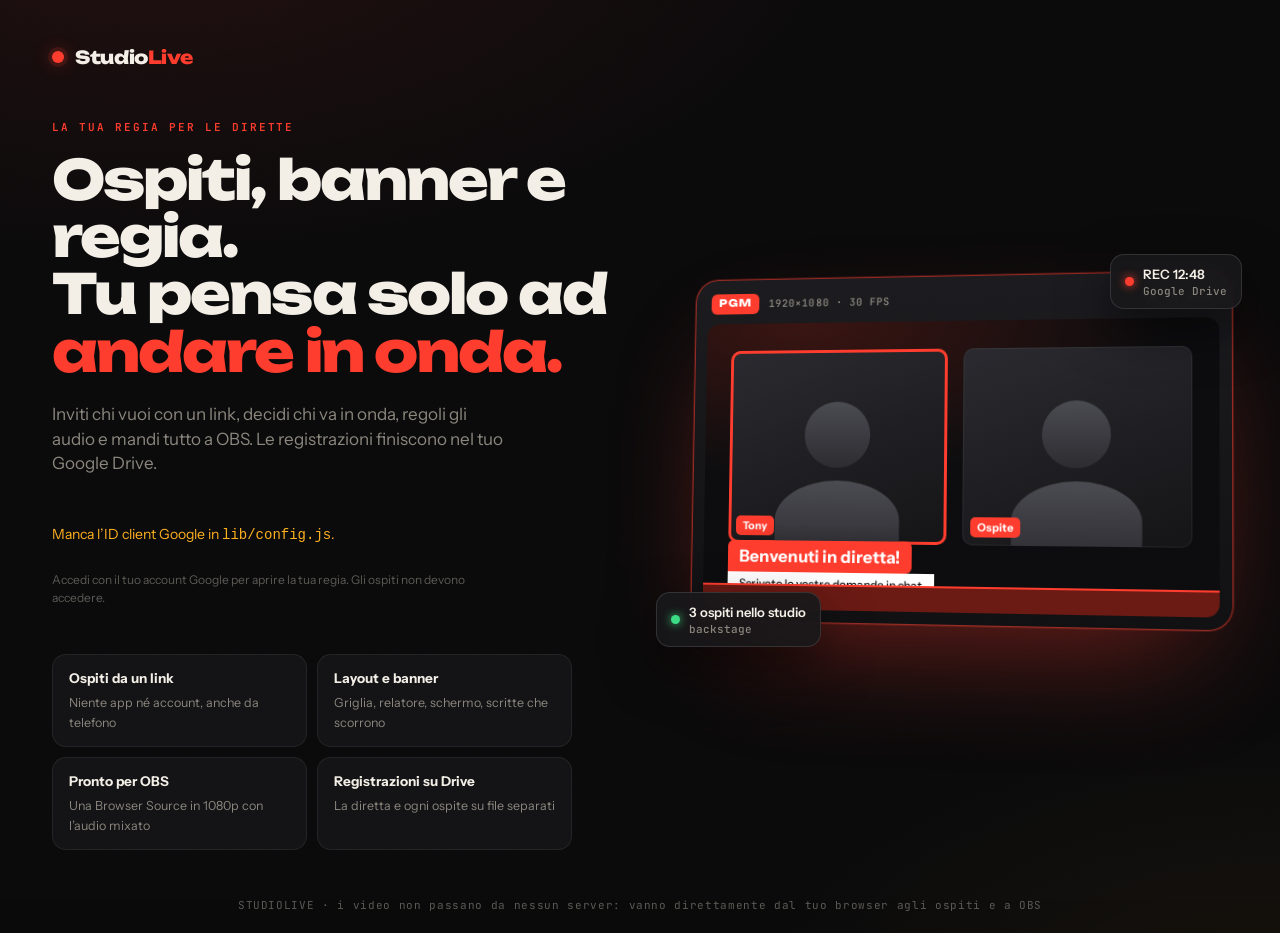
==== index.html @ 4739d34d "StudioLive: regia per dirette nel browser (GitHub Pages, accesso Google, registrazioni su Drive) Co-" ====
<!doctype html>
<html lang="it">
<head>
<meta charset="utf-8">
<link rel="icon" href="data:image/svg+xml,%3Csvg xmlns=%22http://www.w3.org/2000/svg%22 viewBox=%220 0 16 16%22%3E%3Ccircle cx=%228%22 cy=%228%22 r=%227%22 fill=%22%23ff3d2e%22/%3E%3C/svg%3E">
<meta name="viewport" content="width=device-width, initial-scale=1">
<title>StudioLive</title>
<meta name="description" content="La tua regia per le dirette: ospiti da un link, layout, banner, OBS e registrazioni su Google Drive.">
<link rel="stylesheet" href="ui.css">
<style>
  body { min-height: 100vh; overflow-x: hidden; }
  .wrap { min-height: calc(100vh - 40px); display: grid; grid-template-columns: 1.05fr 1fr; gap: 56px; align-items: center; max-width: 1240px; margin: 0 auto; padding: 48px 32px; }
  .brand { display: flex; align-items: center; gap: 11px; font: 800 18px/1 var(--display); letter-spacing: -.02em; margin-bottom: 56px; animation: rise .5s ease both; }
  .brand em { font-style: normal; color: var(--accent); }
  .tally { width: 12px; height: 12px; border-radius: 50%; background: var(--accent); box-shadow: 0 0 0 4px var(--accent-soft), 0 0 18px var(--accent-glow); animation: pulse 1.6s infinite; }
  .kicker { font: 600 11px/1 var(--mono); letter-spacing: .18em; text-transform: uppercase; color: var(--accent); margin-bottom: 18px; animation: rise .5s .05s ease both; }
  h1 { font: 800 clamp(34px, 4.3vw, 58px)/1.04 var(--display); letter-spacing: -.035em; margin: 0 0 22px; animation: rise .55s .1s ease both; }
  h1 .hl { color: var(--accent); position: relative; white-space: nowrap; }
  .lead { color: var(--muted); font-size: 17px; max-width: 460px; margin: 0 0 34px; animation: rise .55s .15s ease both; }
  .login { display: flex; flex-direction: column; align-items: flex-start; gap: 12px; min-height: 60px; animation: rise .55s .2s ease both; }
  .login small { color: var(--dim); font-size: 12px; max-width: 420px; }
  .hello { display: flex; align-items: center; gap: 14px; }
  .hello img, .hello .av { width: 44px; height: 44px; border-radius: 50%; object-fit: cover; }
  .hello .av { display: grid; place-items: center; background: var(--accent); font-weight: 700; }
  .hello b { display: block; font-size: 16px; }
  .hello span { color: var(--muted); font-size: 13px; }
  .go { display: flex; gap: 8px; margin-top: 4px; }
  .go .btn.primary { height: 50px; padding: 0 24px; font-size: 15px; border-radius: 14px; }
  .go .btn:not(.primary) { height: 50px; border-radius: 14px; }
  .feats { display: grid; grid-template-columns: 1fr 1fr; gap: 10px; margin-top: 48px; max-width: 520px; animation: rise .55s .25s ease both; }
  .feat { padding: 14px 16px; border-radius: 14px; background: var(--panel); border: 1px solid var(--line); }
  .feat b { display: block; font-size: 13.5px; margin-bottom: 3px; }
  .feat span { color: var(--muted); font-size: 12.5px; }

  /* monitor finto */
  .stage { position: relative; animation: rise .7s .15s ease both; }
  .mon { border-radius: 24px; padding: 12px; background: linear-gradient(180deg, rgba(30,30,34,.9), rgba(18,18,20,.9)); border: 1px solid rgba(255,61,46,.55); box-shadow: 0 0 0 1px rgba(255,61,46,.2), 0 50px 120px -40px var(--accent-glow); transform: perspective(1400px) rotateY(-9deg) rotateX(3deg); }
  .mon-head { display: flex; align-items: center; gap: 10px; padding: 2px 4px 10px; font: 600 10.5px var(--mono); letter-spacing: .1em; color: var(--muted); }
  .pgm { font: 800 10.5px/1 var(--display); padding: 5px 8px; border-radius: 6px; background: var(--accent); color: #fff; }
  .mon-head .r { margin-left: auto; color: #ff9a8f; }
  .screen { aspect-ratio: 16/9; border-radius: 13px; overflow: hidden; position: relative; background: radial-gradient(120% 90% at 20% 0%, #3a1512, #0d0d0f 60%); display: grid; grid-template-columns: 1fr 1fr; gap: 3.5%; padding: 5.5% 5% 13%; }
  .tile { border-radius: 10px; position: relative; overflow: hidden; background: linear-gradient(160deg, #2a2a30, #151517); box-shadow: inset 0 0 0 1px rgba(255,255,255,.06); }
  .tile:first-child { box-shadow: inset 0 0 0 3px var(--accent); }
  .tile i { position: absolute; left: 50%; top: 44%; width: 30%; aspect-ratio: 1; border-radius: 50%; transform: translate(-50%, -50%); background: linear-gradient(180deg, #4b4b52, #2c2c31); }
  .tile i::after { content: ""; position: absolute; left: 50%; top: 118%; width: 190%; aspect-ratio: 1.6; border-radius: 50% 50% 0 0; transform: translateX(-50%); background: inherit; }
  .tile .nm { position: absolute; left: 8px; bottom: 8px; font: 700 11px var(--body); background: var(--accent); color: #fff; padding: 3px 7px; border-radius: 5px; }
  .lower { position: absolute; left: 5%; bottom: 13%; background: var(--accent); color: #fff; font: 800 clamp(11px, 1.5vw, 17px) var(--body); padding: 6px 12px; border-radius: 6px 6px 6px 0; box-shadow: 0 10px 30px rgba(0,0,0,.4); animation: slide 4s 1s ease-in-out infinite; }
  .lower small { display: block; position: absolute; left: 0; top: 100%; background: #fff; color: #111; font-weight: 500; font-size: .7em; padding: 4px 12px; border-radius: 0 0 6px 6px; white-space: nowrap; }
  .ticker { position: absolute; left: 0; right: 0; bottom: 0; height: 9%; background: #6b1a14; border-top: 2px solid var(--accent); overflow: hidden; display: flex; align-items: center; }
  .ticker span { white-space: nowrap; font: 600 clamp(9px, 1.1vw, 12px) var(--body); color: #fff; animation: tick 14s linear infinite; padding-left: 100%; }
  .chip { position: absolute; padding: 10px 14px; border-radius: 14px; background: rgba(24,24,27,.92); border: 1px solid var(--line-2); box-shadow: 0 20px 50px rgba(0,0,0,.5); backdrop-filter: blur(10px); font-weight: 600; font-size: 13px; display: flex; align-items: center; gap: 9px; }
  .chip small { display: block; font: 500 11px var(--mono); color: var(--muted); }
  .chip.a { left: -26px; bottom: -22px; animation: float 6s ease-in-out infinite; }
  .chip.b { right: -14px; top: -20px; animation: float 6s 1.5s ease-in-out infinite; }
  .dot { width: 9px; height: 9px; border-radius: 50%; background: var(--ok); box-shadow: 0 0 10px var(--ok); }
  @keyframes rise { from { opacity: 0; transform: translateY(10px); } }
  @keyframes float { 50% { transform: translateY(-8px); } }
  @keyframes tick { to { transform: translateX(-100%); } }
  @keyframes slide { 0%, 100% { transform: translateX(0); opacity: 1; } 45% { transform: translateX(0); opacity: 1; } 50% { transform: translateX(-12px); opacity: 0; } 55% { transform: translateX(-12px); opacity: 0; } 60% { transform: translateX(0); opacity: 1; } }
  footer { padding: 0 20px 22px; text-align: center; color: var(--dim); font: 11px var(--mono); letter-spacing: .06em; }
  @media (max-width: 960px) {
    .wrap { grid-template-columns: 1fr; padding: 32px 20px 80px; gap: 48px; }
    .brand { margin-bottom: 36px; }
    .mon { transform: none; }
    .chip.a { left: 8px; } .chip.b { right: 8px; }
  }
  @media (max-width: 520px) { .feats { grid-template-columns: 1fr; } }
</style>
</head>
<body>
<main class="wrap">
  <section>
    <div class="brand"><span class="tally"></span><span>Studio<em>Live</em></span></div>
    <div class="kicker">La tua regia per le dirette</div>
    <h1>Ospiti, banner e regia.<br>Tu pensa solo ad <span class="hl">andare in onda.</span></h1>
    <p class="lead">Inviti chi vuoi con un link, decidi chi va in onda, regoli gli audio e mandi tutto a OBS. Le registrazioni finiscono nel tuo Google Drive.</p>
    <div class="login" id="login"></div>
    <div class="feats">
      <div class="feat"><b>Ospiti da un link</b><span>Niente app né account, anche da telefono</span></div>
      <div class="feat"><b>Layout e banner</b><span>Griglia, relatore, schermo, scritte che scorrono</span></div>
      <div class="feat"><b>Pronto per OBS</b><span>Una Browser Source in 1080p con l’audio mixato</span></div>
      <div class="feat"><b>Registrazioni su Drive</b><span>La diretta e ogni ospite su file separati</span></div>
    </div>
  </section>

  <section class="stage" aria-hidden="true">
    <div class="mon">
      <div class="mon-head"><span class="pgm">PGM</span>1920×1080 · 30 FPS<span class="r">● IN ONDA</span></div>
      <div class="screen">
        <div class="tile"><i></i><span class="nm">Tony</span></div>
        <div class="tile"><i></i><span class="nm">Ospite</span></div>
        <div class="lower">Benvenuti in diretta!<small>Scrivete le vostre domande in chat</small></div>
        <div class="ticker"><span>Seguimi su Instagram • Iscriviti al canale • Lascia una domanda in chat •</span></div>
      </div>
    </div>
    <div class="chip a"><span class="dot"></span><span>3 ospiti nello studio<small>backstage</small></span></div>
    <div class="chip b"><span class="dot" style="background:var(--accent);box-shadow:0 0 10px var(--accent)"></span><span>REC 12:48<small>Google Drive</small></span></div>
  </section>
</main>
<footer>STUDIOLIVE · i video non passano da nessun server: vanno direttamente dal tuo browser agli ospiti e a OBS</footer>

<script type="module">
  import { getUser, renderLogin, logout } from './lib/google.js';
  const box = document.getElementById('login');
  const qs = location.search;
  const esc = (s) => String(s || '').replace(/[&<>"]/g, (c) => ({ '&': '&amp;', '<': '&lt;', '>': '&gt;', '"': '&quot;' }[c]));
  function show(u) {
    if (!u) {
      box.innerHTML = '<div id="gbtn"></div><small>Accedi con il tuo account Google per aprire la tua regia. Gli ospiti non devono accedere.</small>';
      renderLogin(document.getElementById('gbtn'), (user) => { location.href = 'studio.html' + qs; }).catch((e) => {
        box.innerHTML = `<small style="color:#ffb020">Accesso Google non disponibile: ${esc(e.message)}</small>`;
      });
      return;
    }
    box.innerHTML = `
      <div class="hello">${u.picture ? `<img src="${esc(u.picture)}" alt="" referrerpolicy="no-referrer">` : `<span class="av">${esc(u.name[0])}</span>`}
        <div><b>Ciao ${esc(u.name.split(' ')[0])}!</b><span>${esc(u.email)}</span></div></div>
      <div class="go"><a class="btn primary" href="studio.html${qs}">Apri la regia →</a><button class="btn" id="out">Cambia account</button></div>`;
    document.getElementById('out').onclick = async () => { await logout(); show(null); };
  }
  show(getUser());
</script>
</body>
</html>
---- ui.css ----
@import url('https://fonts.googleapis.com/css2?family=Unbounded:wght@500;700;800&family=Instrument+Sans:wght@400;500;600;700&family=JetBrains+Mono:wght@400;600;700&display=swap');

:root {
  --bg: #0a0a0b;
  --bg-2: #111113;
  --panel: rgba(24, 24, 27, 0.72);
  --panel-solid: #18181b;
  --panel-2: #202024;
  --line: rgba(255, 255, 255, 0.07);
  --line-2: rgba(255, 255, 255, 0.12);
  --text: #f3efe7;
  --muted: #8b877e;
  --dim: #5c5a55;
  --accent: #ff3d2e;
  --accent-2: #ff6a3d;
  --accent-soft: rgba(255, 61, 46, 0.13);
  --accent-glow: rgba(255, 61, 46, 0.45);
  --amber: #ffb020;
  --ok: #3ddc84;
  --warn: #ffb020;
  --radius: 16px;
  --display: 'Unbounded', 'Helvetica Neue', sans-serif;
  --body: 'Instrument Sans', -apple-system, 'Helvetica Neue', sans-serif;
  --mono: 'JetBrains Mono', ui-monospace, Menlo, monospace;
  color-scheme: dark;
}
* { box-sizing: border-box; }
html, body { margin: 0; min-height: 100%; color: var(--text); font: 14px/1.45 var(--body); -webkit-font-smoothing: antialiased; }
body {
  background:
    radial-gradient(1200px 600px at 12% -10%, rgba(255, 61, 46, 0.10), transparent 60%),
    radial-gradient(900px 500px at 100% 110%, rgba(255, 176, 32, 0.06), transparent 60%),
    var(--bg);
}
/* grana leggera */
body::before {
  content: ""; position: fixed; inset: 0; pointer-events: none; z-index: 0; opacity: .05; mix-blend-mode: overlay;
  background-image: url("data:image/svg+xml,%3Csvg xmlns='http://www.w3.org/2000/svg' width='160' height='160'%3E%3Cfilter id='n'%3E%3CfeTurbulence type='fractalNoise' baseFrequency='.9' numOctaves='3' stitchTiles='stitch'/%3E%3C/filter%3E%3Crect width='100%25' height='100%25' filter='url(%23n)'/%3E%3C/svg%3E");
}
body > * { position: relative; z-index: 1; }
button, input, select, textarea { font: inherit; color: inherit; }
.ic { display: block; flex: none; }
.hidden { display: none !important; }
.mono { font-family: var(--mono); }
::selection { background: var(--accent); color: #fff; }
::-webkit-scrollbar { width: 10px; height: 10px; }
::-webkit-scrollbar-thumb { background: #2a2a2e; border-radius: 10px; border: 3px solid transparent; background-clip: padding-box; }
::-webkit-scrollbar-track { background: transparent; }

.btn {
  display: inline-flex; align-items: center; justify-content: center; gap: 8px; height: 38px; padding: 0 15px;
  border-radius: 11px; border: 1px solid var(--line-2); background: linear-gradient(180deg, #232327, #1b1b1e);
  box-shadow: inset 0 1px 0 rgba(255,255,255,.06), 0 1px 2px rgba(0,0,0,.4);
  cursor: pointer; white-space: nowrap; font-weight: 500; transition: border-color .15s, background .15s, transform .06s, box-shadow .15s, color .15s;
}
.btn:hover { border-color: rgba(255,255,255,.2); background: linear-gradient(180deg, #2a2a2f, #202024); }
.btn:active { transform: translateY(1px); box-shadow: inset 0 1px 3px rgba(0,0,0,.5); }
.btn:disabled { opacity: .4; cursor: not-allowed; }
.btn:focus-visible, .input:focus-visible { outline: 2px solid var(--accent); outline-offset: 2px; }
.btn.primary { background: linear-gradient(180deg, #ff5243, #e8301f); border-color: #ff6a5c; color: #fff; font-weight: 600; box-shadow: inset 0 1px 0 rgba(255,255,255,.25), 0 6px 20px -6px var(--accent-glow); }
.btn.primary:hover { background: linear-gradient(180deg, #ff6152, #f0382a); }
.btn.ghost { background: transparent; border-color: transparent; box-shadow: none; }
.btn.ghost:hover { background: rgba(255,255,255,.05); }
.btn.icon { width: 38px; padding: 0; }
.btn.sm { height: 32px; padding: 0 11px; font-size: 13px; border-radius: 9px; }
.btn.sm.icon { width: 32px; padding: 0; }
.btn.on { background: var(--accent-soft); border-color: rgba(255,61,46,.55); color: #ff9a8f; }
.btn.danger { color: #ff9a8f; }

.field { display: flex; flex-direction: column; gap: 7px; margin-bottom: 14px; }
.field > span { font: 600 10.5px/1 var(--mono); letter-spacing: .12em; text-transform: uppercase; color: var(--muted); }
.input, select.input, textarea.input {
  width: 100%; height: 40px; padding: 0 13px; border-radius: 11px; border: 1px solid var(--line-2);
  background: rgba(0,0,0,.35); outline: none; transition: border-color .15s, box-shadow .15s;
}
textarea.input { height: auto; min-height: 76px; padding: 11px 13px; resize: vertical; }
.input:focus { border-color: rgba(255,61,46,.6); box-shadow: 0 0 0 4px var(--accent-soft); }
.input::placeholder { color: var(--dim); }
select.input { appearance: none; background-image: url("data:image/svg+xml,%3Csvg xmlns='http://www.w3.org/2000/svg' width='12' height='12' viewBox='0 0 24 24' fill='none' stroke='%238b877e' stroke-width='2.5'%3E%3Cpath d='m6 9 6 6 6-6'/%3E%3C/svg%3E"); background-repeat: no-repeat; background-position: right 13px center; padding-right: 34px; }

/* fader */
input[type=range] { -webkit-appearance: none; appearance: none; width: 100%; height: 22px; background: transparent; cursor: pointer; }
input[type=range]::-webkit-slider-runnable-track { height: 4px; border-radius: 4px; background: linear-gradient(90deg, var(--accent) var(--p, 66%), #2c2c31 var(--p, 66%)); }
input[type=range]::-webkit-slider-thumb { -webkit-appearance: none; width: 16px; height: 16px; margin-top: -6px; border-radius: 5px; background: linear-gradient(180deg, #fafafa, #c9c6bf); border: 1px solid rgba(0,0,0,.4); box-shadow: 0 2px 6px rgba(0,0,0,.5); }
input[type=color] { width: 44px; height: 40px; padding: 3px; border-radius: 11px; border: 1px solid var(--line-2); background: rgba(0,0,0,.35); cursor: pointer; }
input[type=color]::-webkit-color-swatch-wrapper { padding: 0; }
input[type=color]::-webkit-color-swatch { border: 0; border-radius: 8px; }

.pill { display: inline-flex; align-items: center; gap: 7px; height: 28px; padding: 0 11px; border-radius: 99px; font: 600 11px/1 var(--mono); letter-spacing: .06em; text-transform: uppercase; background: rgba(0,0,0,.35); color: var(--muted); border: 1px solid var(--line-2); }
.pill .dot { width: 7px; height: 7px; border-radius: 50%; background: currentColor; box-shadow: 0 0 10px currentColor; }
.pill.ok { color: var(--ok); border-color: rgba(61,220,132,.3); background: rgba(61,220,132,.07); }
.pill.live { color: #fff; background: var(--accent); border-color: #ff6a5c; box-shadow: 0 0 24px -4px var(--accent-glow); }
.pill.live .dot { animation: pulse 1.4s infinite; }
.pill.warn { color: var(--amber); border-color: rgba(255,176,32,.3); background: rgba(255,176,32,.07); }
@keyframes pulse { 50% { opacity: .3; } }

.switch { position: relative; display: inline-flex; align-items: center; gap: 10px; cursor: pointer; user-select: none; font-weight: 500; }
.switch input { appearance: none; width: 38px; height: 22px; border-radius: 99px; background: #2c2c31; position: relative; cursor: pointer; transition: background .2s; margin: 0; flex: none; box-shadow: inset 0 1px 3px rgba(0,0,0,.5); }
.switch input::after { content: ""; position: absolute; top: 3px; left: 3px; width: 16px; height: 16px; border-radius: 50%; background: #f3efe7; transition: transform .2s cubic-bezier(.3,1.4,.6,1); box-shadow: 0 1px 3px rgba(0,0,0,.4); }
.switch input:checked { background: var(--accent); }
.switch input:checked::after { transform: translateX(16px); }

/* meter a LED */
.meter { height: 6px; border-radius: 3px; background: #1f1f23; overflow: hidden; position: relative; }
.meter > i {
  display: block; height: 100%; width: 0; transition: width .06s linear;
  background: linear-gradient(90deg, var(--ok) 0 62%, var(--amber) 62% 84%, var(--accent) 84%) 0 0 / var(--mw, 220px) 100%;
}
.meter::after { content: ""; position: absolute; inset: 0; background: repeating-linear-gradient(90deg, transparent 0 4px, rgba(10,10,11,.9) 4px 6px); pointer-events: none; }

.toast { position: fixed; left: 50%; bottom: 28px; transform: translateX(-50%); background: rgba(30,30,34,.92); backdrop-filter: blur(14px); border: 1px solid var(--line-2); padding: 12px 18px; border-radius: 12px; z-index: 100; box-shadow: 0 20px 50px rgba(0,0,0,.5); max-width: calc(100vw - 32px); animation: toastIn .35s cubic-bezier(.2,1.2,.4,1); font-weight: 500; }
@keyframes toastIn { from { opacity: 0; transform: translate(-50%, 12px); } }

.chat-list { flex: 1; overflow-y: auto; display: flex; flex-direction: column; gap: 8px; padding: 4px 2px 10px; min-height: 0; }
.chat-msg { background: rgba(255,255,255,.04); border: 1px solid var(--line); border-radius: 13px 13px 13px 4px; padding: 9px 12px; animation: msgIn .3s ease; }
.chat-msg.host { background: var(--accent-soft); border-color: rgba(255,61,46,.25); border-radius: 13px 13px 4px 13px; margin-left: 18px; }
.chat-msg b { font: 600 10.5px/1.3 var(--mono); letter-spacing: .04em; color: var(--muted); display: block; margin-bottom: 3px; text-transform: uppercase; }
.chat-msg.host b { color: #ff9a8f; }
.chat-msg p { margin: 0; word-wrap: break-word; white-space: pre-wrap; }
@keyframes msgIn { from { opacity: 0; transform: translateY(6px); } }
.chat-form { display: flex; gap: 8px; }

.scrim { position: fixed; inset: 0; background: rgba(5,5,6,.78); backdrop-filter: blur(18px) saturate(1.2); display: grid; place-items: center; z-index: 50; padding: 16px; }
.dialog { width: min(480px, 100%); background: linear-gradient(180deg, rgba(32,32,36,.95), rgba(20,20,23,.95)); border: 1px solid var(--line-2); border-radius: 22px; padding: 32px; box-shadow: 0 40px 100px rgba(0,0,0,.6), inset 0 1px 0 rgba(255,255,255,.06); }
.dialog h1 { margin: 0 0 8px; font: 700 26px/1.15 var(--display); letter-spacing: -.01em; }
.dialog p { margin: 0 0 20px; color: var(--muted); }
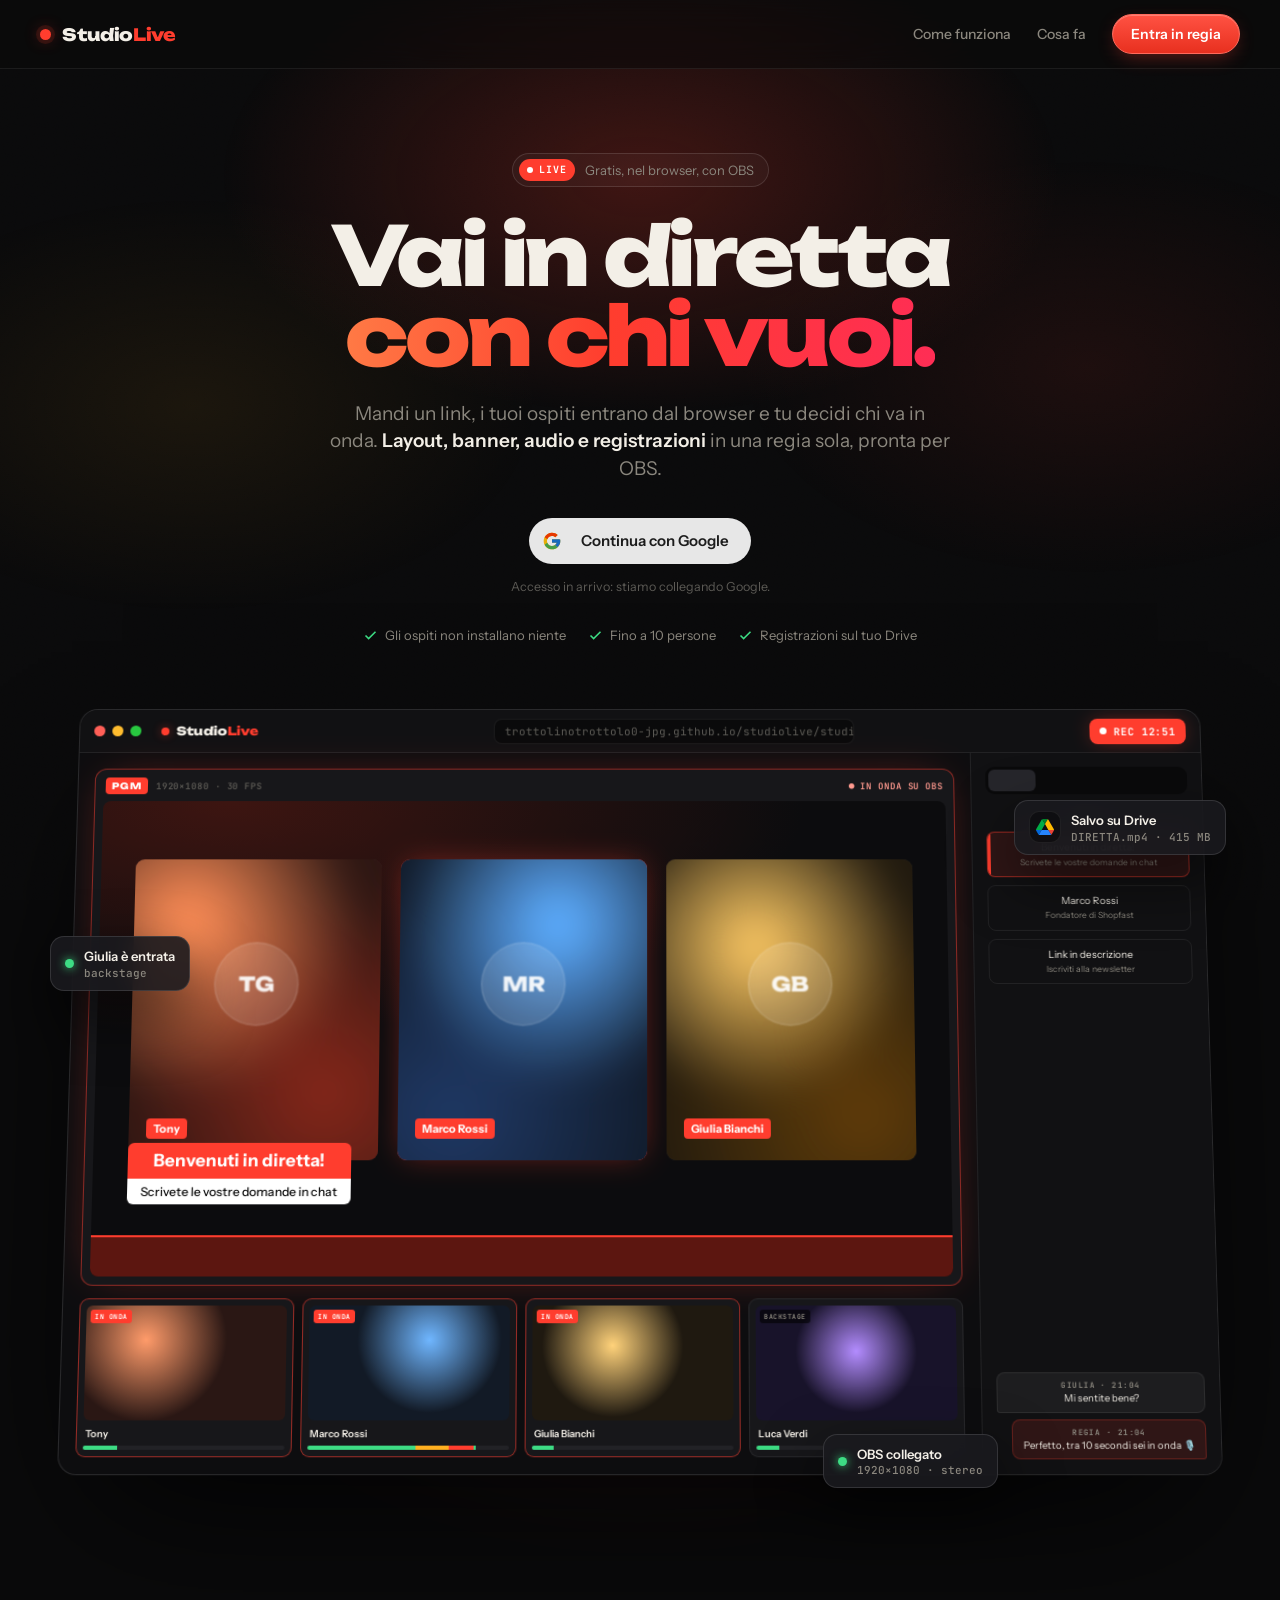
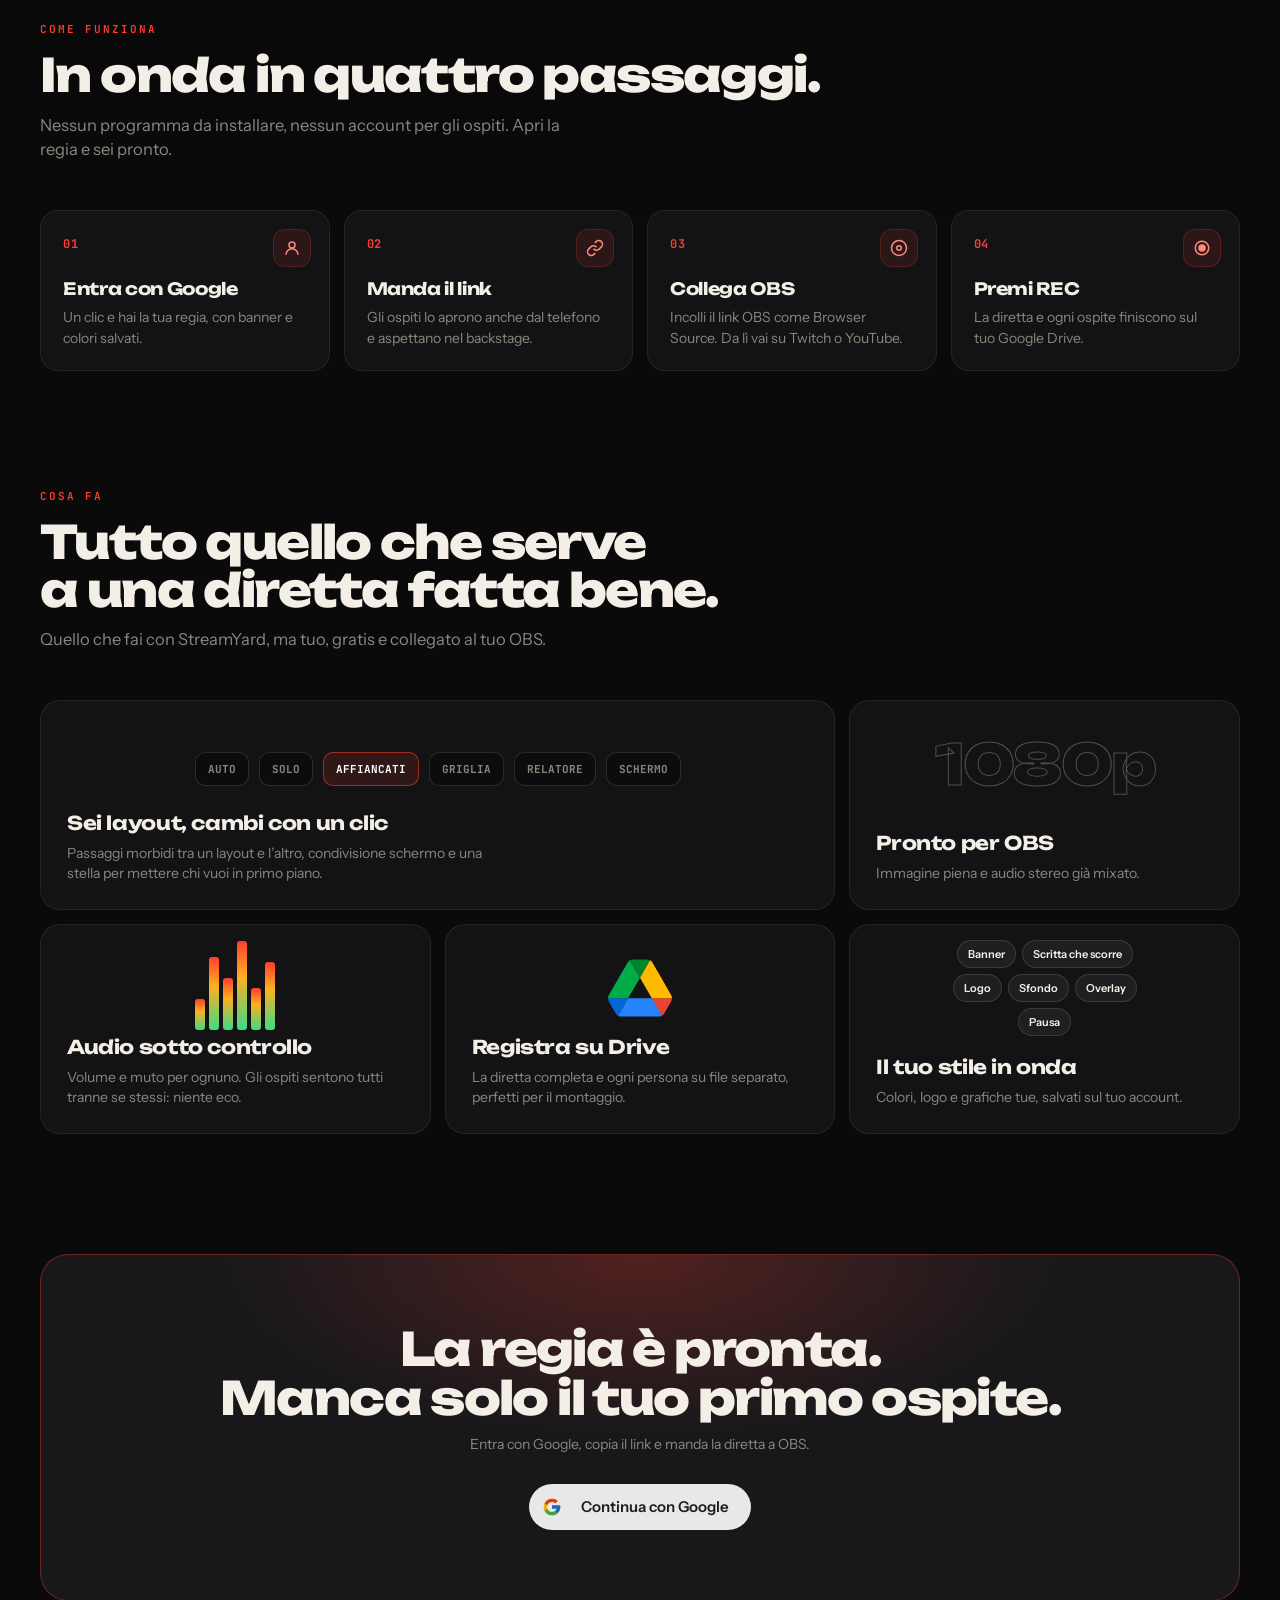
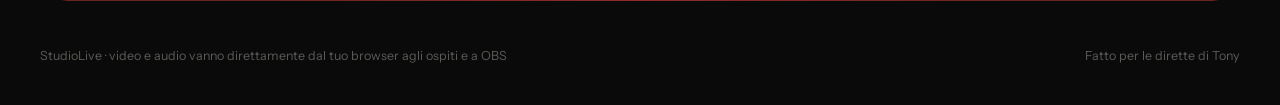
==== commit 59dffb1f: "Nuova pagina iniziale Co-Authored-By: Claude Opus 5.5 <noreply@anthropic.com>" ====
--- a/index.html
+++ b/index.html
@@ -4,121 +4,371 @@
 <meta charset="utf-8">
 <link rel="icon" href="data:image/svg+xml,%3Csvg xmlns=%22http://www.w3.org/2000/svg%22 viewBox=%220 0 16 16%22%3E%3Ccircle cx=%228%22 cy=%228%22 r=%227%22 fill=%22%23ff3d2e%22/%3E%3C/svg%3E">
 <meta name="viewport" content="width=device-width, initial-scale=1">
-<title>StudioLive</title>
-<meta name="description" content="La tua regia per le dirette: ospiti da un link, layout, banner, OBS e registrazioni su Google Drive.">
+<title>StudioLive · La regia per le tue dirette</title>
+<meta name="description" content="Vai in diretta con chi vuoi: ospiti da un link, layout, banner, uscita per OBS e registrazioni sul tuo Google Drive. Gratis, nel browser.">
 <link rel="stylesheet" href="ui.css">
 <style>
-  body { min-height: 100vh; overflow-x: hidden; }
-  .wrap { min-height: calc(100vh - 40px); display: grid; grid-template-columns: 1.05fr 1fr; gap: 56px; align-items: center; max-width: 1240px; margin: 0 auto; padding: 48px 32px; }
-  .brand { display: flex; align-items: center; gap: 11px; font: 800 18px/1 var(--display); letter-spacing: -.02em; margin-bottom: 56px; animation: rise .5s ease both; }
+  body { overflow-x: hidden; }
+  a { color: inherit; text-decoration: none; }
+  .container { width: min(1200px, 100% - 40px); margin: 0 auto; }
+
+  /* ---------- nav ---------- */
+  nav { position: sticky; top: 0; z-index: 20; backdrop-filter: blur(18px) saturate(1.3); background: rgba(10,10,11,.6); border-bottom: 1px solid var(--line); }
+  nav .container { display: flex; align-items: center; justify-content: space-between; height: 68px; gap: 16px; }
+  .brand { display: flex; align-items: center; gap: 11px; font: 800 17px/1 var(--display); letter-spacing: -.02em; }
   .brand em { font-style: normal; color: var(--accent); }
-  .tally { width: 12px; height: 12px; border-radius: 50%; background: var(--accent); box-shadow: 0 0 0 4px var(--accent-soft), 0 0 18px var(--accent-glow); animation: pulse 1.6s infinite; }
-  .kicker { font: 600 11px/1 var(--mono); letter-spacing: .18em; text-transform: uppercase; color: var(--accent); margin-bottom: 18px; animation: rise .5s .05s ease both; }
-  h1 { font: 800 clamp(34px, 4.3vw, 58px)/1.04 var(--display); letter-spacing: -.035em; margin: 0 0 22px; animation: rise .55s .1s ease both; }
-  h1 .hl { color: var(--accent); position: relative; white-space: nowrap; }
-  .lead { color: var(--muted); font-size: 17px; max-width: 460px; margin: 0 0 34px; animation: rise .55s .15s ease both; }
-  .login { display: flex; flex-direction: column; align-items: flex-start; gap: 12px; min-height: 60px; animation: rise .55s .2s ease both; }
-  .login small { color: var(--dim); font-size: 12px; max-width: 420px; }
-  .hello { display: flex; align-items: center; gap: 14px; }
-  .hello img, .hello .av { width: 44px; height: 44px; border-radius: 50%; object-fit: cover; }
+  .tally { width: 11px; height: 11px; border-radius: 50%; background: var(--accent); box-shadow: 0 0 0 4px var(--accent-soft), 0 0 16px var(--accent-glow); animation: pulse 1.6s infinite; flex: none; }
+  .nav-links { display: flex; align-items: center; gap: 26px; color: var(--muted); font-weight: 500; font-size: 14px; }
+  .nav-links a:hover { color: var(--text); }
+  .nav-cta { height: 40px; padding: 0 18px; border-radius: 99px; }
+
+  /* ---------- hero ---------- */
+  .hero { position: relative; padding: 84px 0 40px; text-align: center; }
+  .hero::before { content: ""; position: absolute; inset: -120px 0 auto; height: 760px; z-index: -1; pointer-events: none;
+    background: radial-gradient(600px 340px at 50% 30%, rgba(255,61,46,.22), transparent 70%), radial-gradient(500px 300px at 15% 60%, rgba(255,176,32,.07), transparent 70%), radial-gradient(500px 300px at 85% 55%, rgba(255,61,46,.08), transparent 70%); }
+  .badge { display: inline-flex; align-items: center; gap: 10px; height: 34px; padding: 0 14px 0 6px; border-radius: 99px; border: 1px solid var(--line-2); background: rgba(255,255,255,.03); font-size: 13px; color: var(--muted); margin-bottom: 28px; animation: rise .5s ease both; }
+  .badge .live { font: 700 10px/1 var(--mono); letter-spacing: .1em; color: #fff; background: var(--accent); padding: 6px 8px; border-radius: 99px; display: flex; align-items: center; gap: 6px; }
+  .badge .live::before { content: ""; width: 6px; height: 6px; border-radius: 50%; background: #fff; animation: pulse 1.2s infinite; }
+  h1 { font: 800 clamp(40px, 6.4vw, 84px)/.98 var(--display); letter-spacing: -.045em; margin: 0 auto 24px; max-width: 980px; animation: rise .55s .06s ease both; }
+  h1 .acc { background: linear-gradient(92deg, #ff7a45, var(--accent) 45%, #ff2d55); -webkit-background-clip: text; background-clip: text; color: transparent; }
+  .lead { color: var(--muted); font-size: clamp(16px, 1.6vw, 19px); max-width: 620px; margin: 0 auto 36px; animation: rise .55s .12s ease both; }
+  .lead b { color: var(--text); font-weight: 600; }
+  .cta { display: flex; flex-direction: column; align-items: center; gap: 14px; min-height: 64px; animation: rise .55s .18s ease both; }
+  .gwrap { min-height: 44px; display: flex; justify-content: center; }
+  .fake-g { display: inline-flex; align-items: center; gap: 12px; height: 46px; padding: 0 22px 0 6px; border-radius: 99px; background: #fff; color: #1f1f1f; font-weight: 600; font-size: 15px; border: 0; cursor: not-allowed; opacity: .9; }
+  .fake-g span.g { width: 34px; height: 34px; border-radius: 50%; display: grid; place-items: center; background: #fff; }
+  .note { color: var(--dim); font-size: 12.5px; }
+  .hello { display: flex; align-items: center; gap: 14px; padding: 8px 8px 8px 8px; border-radius: 99px; background: rgba(255,255,255,.04); border: 1px solid var(--line-2); }
+  .hello img, .hello .av { width: 40px; height: 40px; border-radius: 50%; object-fit: cover; }
   .hello .av { display: grid; place-items: center; background: var(--accent); font-weight: 700; }
-  .hello b { display: block; font-size: 16px; }
-  .hello span { color: var(--muted); font-size: 13px; }
-  .go { display: flex; gap: 8px; margin-top: 4px; }
-  .go .btn.primary { height: 50px; padding: 0 24px; font-size: 15px; border-radius: 14px; }
-  .go .btn:not(.primary) { height: 50px; border-radius: 14px; }
-  .feats { display: grid; grid-template-columns: 1fr 1fr; gap: 10px; margin-top: 48px; max-width: 520px; animation: rise .55s .25s ease both; }
-  .feat { padding: 14px 16px; border-radius: 14px; background: var(--panel); border: 1px solid var(--line); }
-  .feat b { display: block; font-size: 13.5px; margin-bottom: 3px; }
-  .feat span { color: var(--muted); font-size: 12.5px; }
-
-  /* monitor finto */
-  .stage { position: relative; animation: rise .7s .15s ease both; }
-  .mon { border-radius: 24px; padding: 12px; background: linear-gradient(180deg, rgba(30,30,34,.9), rgba(18,18,20,.9)); border: 1px solid rgba(255,61,46,.55); box-shadow: 0 0 0 1px rgba(255,61,46,.2), 0 50px 120px -40px var(--accent-glow); transform: perspective(1400px) rotateY(-9deg) rotateX(3deg); }
-  .mon-head { display: flex; align-items: center; gap: 10px; padding: 2px 4px 10px; font: 600 10.5px var(--mono); letter-spacing: .1em; color: var(--muted); }
-  .pgm { font: 800 10.5px/1 var(--display); padding: 5px 8px; border-radius: 6px; background: var(--accent); color: #fff; }
-  .mon-head .r { margin-left: auto; color: #ff9a8f; }
-  .screen { aspect-ratio: 16/9; border-radius: 13px; overflow: hidden; position: relative; background: radial-gradient(120% 90% at 20% 0%, #3a1512, #0d0d0f 60%); display: grid; grid-template-columns: 1fr 1fr; gap: 3.5%; padding: 5.5% 5% 13%; }
-  .tile { border-radius: 10px; position: relative; overflow: hidden; background: linear-gradient(160deg, #2a2a30, #151517); box-shadow: inset 0 0 0 1px rgba(255,255,255,.06); }
-  .tile:first-child { box-shadow: inset 0 0 0 3px var(--accent); }
-  .tile i { position: absolute; left: 50%; top: 44%; width: 30%; aspect-ratio: 1; border-radius: 50%; transform: translate(-50%, -50%); background: linear-gradient(180deg, #4b4b52, #2c2c31); }
-  .tile i::after { content: ""; position: absolute; left: 50%; top: 118%; width: 190%; aspect-ratio: 1.6; border-radius: 50% 50% 0 0; transform: translateX(-50%); background: inherit; }
-  .tile .nm { position: absolute; left: 8px; bottom: 8px; font: 700 11px var(--body); background: var(--accent); color: #fff; padding: 3px 7px; border-radius: 5px; }
-  .lower { position: absolute; left: 5%; bottom: 13%; background: var(--accent); color: #fff; font: 800 clamp(11px, 1.5vw, 17px) var(--body); padding: 6px 12px; border-radius: 6px 6px 6px 0; box-shadow: 0 10px 30px rgba(0,0,0,.4); animation: slide 4s 1s ease-in-out infinite; }
-  .lower small { display: block; position: absolute; left: 0; top: 100%; background: #fff; color: #111; font-weight: 500; font-size: .7em; padding: 4px 12px; border-radius: 0 0 6px 6px; white-space: nowrap; }
-  .ticker { position: absolute; left: 0; right: 0; bottom: 0; height: 9%; background: #6b1a14; border-top: 2px solid var(--accent); overflow: hidden; display: flex; align-items: center; }
-  .ticker span { white-space: nowrap; font: 600 clamp(9px, 1.1vw, 12px) var(--body); color: #fff; animation: tick 14s linear infinite; padding-left: 100%; }
-  .chip { position: absolute; padding: 10px 14px; border-radius: 14px; background: rgba(24,24,27,.92); border: 1px solid var(--line-2); box-shadow: 0 20px 50px rgba(0,0,0,.5); backdrop-filter: blur(10px); font-weight: 600; font-size: 13px; display: flex; align-items: center; gap: 9px; }
-  .chip small { display: block; font: 500 11px var(--mono); color: var(--muted); }
-  .chip.a { left: -26px; bottom: -22px; animation: float 6s ease-in-out infinite; }
-  .chip.b { right: -14px; top: -20px; animation: float 6s 1.5s ease-in-out infinite; }
-  .dot { width: 9px; height: 9px; border-radius: 50%; background: var(--ok); box-shadow: 0 0 10px var(--ok); }
-  @keyframes rise { from { opacity: 0; transform: translateY(10px); } }
-  @keyframes float { 50% { transform: translateY(-8px); } }
+  .hello .t { text-align: left; padding-right: 6px; }
+  .hello .t b { display: block; font-size: 14.5px; }
+  .hello .t span { color: var(--muted); font-size: 12px; }
+  .hello .btn.primary { height: 42px; border-radius: 99px; padding: 0 20px; }
+  .switch-acc { background: none; border: 0; color: var(--muted); font-size: 12.5px; cursor: pointer; text-decoration: underline; text-underline-offset: 3px; }
+  .proof { display: flex; justify-content: center; flex-wrap: wrap; gap: 8px 22px; margin-top: 30px; color: var(--muted); font-size: 13px; animation: rise .55s .24s ease both; }
+  .proof span { display: inline-flex; align-items: center; gap: 7px; }
+  .proof svg { color: var(--ok); }
+
+  /* ---------- finestra prodotto ---------- */
+  .shot { position: relative; margin: 64px auto 0; width: min(1120px, 100%); animation: rise .8s .3s ease both; perspective: 2000px; }
+  .shot::after { content: ""; position: absolute; inset: 8% 6% -6%; z-index: -1; background: radial-gradient(closest-side, rgba(255,61,46,.35), transparent); filter: blur(40px); }
+  .win { border-radius: 18px; overflow: hidden; border: 1px solid var(--line-2); background: #0d0d0f; box-shadow: 0 60px 140px -40px rgba(0,0,0,.9), inset 0 1px 0 rgba(255,255,255,.06); transform: rotateX(6deg); transform-origin: 50% 0; transition: transform .8s cubic-bezier(.2,.9,.2,1); }
+  .shot:hover .win { transform: rotateX(0); }
+  .w-top { display: flex; align-items: center; gap: 12px; height: 44px; padding: 0 14px; border-bottom: 1px solid var(--line); background: #111113; }
+  .lights { display: flex; gap: 7px; } .lights i { width: 11px; height: 11px; border-radius: 50%; background: #2a2a2e; }
+  .lights i:nth-child(1) { background: #ff5f57; } .lights i:nth-child(2) { background: #febc2e; } .lights i:nth-child(3) { background: #28c840; }
+  .w-brand { font: 800 12px var(--display); display: flex; align-items: center; gap: 7px; margin-left: 8px; }
+  .w-brand em { font-style: normal; color: var(--accent); }
+  .w-brand .tally { width: 8px; height: 8px; box-shadow: 0 0 10px var(--accent-glow); }
+  .w-url { flex: 1; max-width: 360px; margin: 0 auto; height: 26px; border-radius: 8px; background: rgba(0,0,0,.4); border: 1px solid var(--line); font: 11px var(--mono); color: var(--dim); display: flex; align-items: center; padding: 0 10px; overflow: hidden; white-space: nowrap; }
+  .w-rec { font: 700 10.5px var(--mono); letter-spacing: .08em; color: #fff; background: var(--accent); padding: 6px 10px; border-radius: 8px; display: flex; align-items: center; gap: 7px; box-shadow: 0 0 20px -4px var(--accent-glow); }
+  .w-rec::before { content: ""; width: 7px; height: 7px; border-radius: 50%; background: #fff; animation: pulse 1s infinite; }
+  .w-body { display: grid; grid-template-columns: 1fr 230px; min-height: 0; }
+  .w-main { padding: 16px; display: flex; flex-direction: column; gap: 12px; min-width: 0; }
+  .w-mon { border-radius: 12px; padding: 8px; background: #17171a; border: 1px solid rgba(255,61,46,.5); box-shadow: 0 0 40px -16px var(--accent-glow); }
+  .w-monhead { display: flex; align-items: center; gap: 8px; font: 600 9px var(--mono); letter-spacing: .1em; color: var(--dim); padding: 0 2px 7px; }
+  .w-monhead .pgm { font: 800 9px var(--display); color: #fff; background: var(--accent); padding: 3px 6px; border-radius: 4px; }
+  .w-monhead .r { margin-left: auto; color: #ff9a8f; }
+  .canvas { position: relative; aspect-ratio: 16/9; border-radius: 8px; overflow: hidden; background: radial-gradient(110% 80% at 15% 0%, #3d1511, #0c0c0e 62%); display: grid; grid-template-columns: repeat(3, 1fr); gap: 2.4%; padding: 7% 4% 14%; align-content: center; }
+  .cam { position: relative; aspect-ratio: 9/11; border-radius: 9px; overflow: hidden; box-shadow: inset 0 0 0 1px rgba(255,255,255,.08); transition: box-shadow .3s; }
+  .cam.talk { box-shadow: inset 0 0 0 3px var(--accent), 0 0 30px -6px var(--accent-glow); }
+  .cam .bg { position: absolute; inset: -20%; filter: blur(18px) saturate(1.2); animation: drift 10s ease-in-out infinite alternate; }
+  .cam:nth-child(1) .bg { background: radial-gradient(circle at 30% 30%, #ff9b6a, transparent 45%), radial-gradient(circle at 70% 70%, #7a2a1f, transparent 55%), #2a1714; }
+  .cam:nth-child(2) .bg { background: radial-gradient(circle at 60% 30%, #6fb6ff, transparent 45%), radial-gradient(circle at 30% 75%, #23395e, transparent 55%), #121a26; animation-delay: -3s; }
+  .cam:nth-child(3) .bg { background: radial-gradient(circle at 40% 35%, #ffd27a, transparent 45%), radial-gradient(circle at 70% 75%, #5b3d12, transparent 55%), #1f1910; animation-delay: -6s; }
+  @keyframes drift { to { transform: translate(6%, -5%) scale(1.08); } }
+  .cam .face { position: absolute; left: 50%; top: 42%; transform: translate(-50%, -50%); width: 34%; aspect-ratio: 1; border-radius: 50%; display: grid; place-items: center; font: 800 clamp(10px, 1.6vw, 20px) var(--display); color: rgba(255,255,255,.92); background: rgba(255,255,255,.12); backdrop-filter: blur(6px); border: 1px solid rgba(255,255,255,.2); }
+  .cam .nm { position: absolute; left: 7%; bottom: 7%; font: 700 clamp(7px, .9vw, 11px) var(--body); background: var(--accent); color: #fff; padding: 3px 7px; border-radius: 4px; }
+  .cam .wave { position: absolute; right: 7%; bottom: 8%; display: flex; gap: 2px; align-items: flex-end; height: 14px; opacity: 0; transition: opacity .3s; }
+  .cam.talk .wave { opacity: 1; }
+  .wave i { width: 3px; border-radius: 2px; background: #fff; animation: wv .7s ease-in-out infinite alternate; }
+  .wave i:nth-child(2) { animation-delay: -.2s; } .wave i:nth-child(3) { animation-delay: -.45s; } .wave i:nth-child(4) { animation-delay: -.1s; }
+  @keyframes wv { from { height: 20%; } to { height: 100%; } }
+  .lower { position: absolute; left: 4%; bottom: 15%; transition: opacity .4s, transform .4s; }
+  .lower.hide { opacity: 0; transform: translateX(-14px); }
+  .lower b { display: block; background: var(--accent); color: #fff; font: 800 clamp(9px, 1.35vw, 17px) var(--body); padding: .45em .9em; border-radius: 6px 6px 0 0; }
+  .lower small { display: block; background: #fff; color: #111; font: 500 clamp(7px, .95vw, 12px) var(--body); padding: .4em 1.1em; border-radius: 0 0 6px 6px; width: max-content; }
+  .ticker { position: absolute; left: 0; right: 0; bottom: 0; height: 8.5%; background: #5c1610; border-top: 2px solid var(--accent); overflow: hidden; display: flex; align-items: center; }
+  .ticker span { white-space: nowrap; font: 600 clamp(7px, .9vw, 11px) var(--body); color: #fff; animation: tick 18s linear infinite; padding-left: 100%; }
   @keyframes tick { to { transform: translateX(-100%); } }
-  @keyframes slide { 0%, 100% { transform: translateX(0); opacity: 1; } 45% { transform: translateX(0); opacity: 1; } 50% { transform: translateX(-12px); opacity: 0; } 55% { transform: translateX(-12px); opacity: 0; } 60% { transform: translateX(0); opacity: 1; } }
-  footer { padding: 0 20px 22px; text-align: center; color: var(--dim); font: 11px var(--mono); letter-spacing: .06em; }
-  @media (max-width: 960px) {
-    .wrap { grid-template-columns: 1fr; padding: 32px 20px 80px; gap: 48px; }
-    .brand { margin-bottom: 36px; }
-    .mon { transform: none; }
-    .chip.a { left: 8px; } .chip.b { right: 8px; }
+  .w-strip { display: grid; grid-template-columns: repeat(4, 1fr); gap: 8px; }
+  .w-card { border-radius: 9px; padding: 6px; background: #17171a; border: 1px solid var(--line); }
+  .w-card.on { border-color: rgba(255,61,46,.55); }
+  .w-card .th { aspect-ratio: 16/9; border-radius: 6px; position: relative; overflow: hidden; }
+  .w-card .th em { position: absolute; top: 4px; left: 4px; font: 700 6.5px var(--mono); letter-spacing: .08em; font-style: normal; background: rgba(0,0,0,.6); color: var(--muted); padding: 2px 4px; border-radius: 3px; }
+  .w-card.on .th em { background: var(--accent); color: #fff; }
+  .w-card .row { display: flex; align-items: center; justify-content: space-between; font-size: 9.5px; font-weight: 600; margin: 6px 2px 5px; }
+  .w-card .mtr { height: 4px; border-radius: 2px; background: #222226; overflow: hidden; }
+  .w-card .mtr i { display: block; height: 100%; width: 30%; background: linear-gradient(90deg, var(--ok) 0 65%, var(--amber) 65% 85%, var(--accent) 85%) 0 0 / 160px 100%; transition: width .12s linear; }
+  .w-side { border-left: 1px solid var(--line); background: #111113; padding: 14px; display: flex; flex-direction: column; gap: 8px; }
+  .w-tabs { display: grid; grid-template-columns: repeat(4, 1fr); gap: 3px; padding: 3px; border-radius: 9px; background: rgba(0,0,0,.4); margin-bottom: 6px; }
+  .w-tabs i { height: 22px; border-radius: 6px; } .w-tabs i:first-child { background: #26262b; }
+  .w-lab { font: 600 8px var(--mono); letter-spacing: .14em; color: var(--dim); margin: 4px 0 2px; }
+  .w-ban { border-radius: 8px; padding: 8px 9px; border: 1px solid var(--line); font-size: 10px; position: relative; overflow: hidden; transition: all .3s; }
+  .w-ban small { display: block; color: var(--muted); font-size: 8.5px; margin-top: 1px; }
+  .w-ban.act { border-color: rgba(255,61,46,.55); background: var(--accent-soft); }
+  .w-ban.act::before { content: ""; position: absolute; left: 0; top: 0; bottom: 0; width: 3px; background: var(--accent); }
+  .w-chat { margin-top: auto; display: flex; flex-direction: column; gap: 6px; }
+  .w-msg { font-size: 9.5px; padding: 6px 8px; border-radius: 8px 8px 8px 3px; background: rgba(255,255,255,.05); border: 1px solid var(--line); animation: rise .4s ease both; }
+  .w-msg b { display: block; font: 700 7.5px var(--mono); color: var(--muted); letter-spacing: .06em; margin-bottom: 1px; }
+  .w-msg.h { background: var(--accent-soft); border-color: rgba(255,61,46,.25); border-radius: 8px 8px 3px 8px; margin-left: 14px; }
+
+  .float { position: absolute; z-index: 2; display: flex; align-items: center; gap: 10px; padding: 10px 14px; border-radius: 14px; background: rgba(26,26,30,.9); border: 1px solid var(--line-2); backdrop-filter: blur(12px); box-shadow: 0 24px 60px rgba(0,0,0,.55); font-size: 13px; font-weight: 600; text-align: left; }
+  .float small { display: block; color: var(--muted); font: 500 11px var(--mono); }
+  .float .ic-b { width: 32px; height: 32px; border-radius: 10px; display: grid; place-items: center; background: rgba(0,0,0,.4); border: 1px solid var(--line); flex: none; }
+  .float.f1 { left: -30px; top: 30%; animation: bob 6s ease-in-out infinite; }
+  .float.f2 { right: -26px; top: 12%; animation: bob 6s 2s ease-in-out infinite; }
+  .float.f3 { right: 18%; bottom: -24px; animation: bob 6s 4s ease-in-out infinite; }
+  @keyframes bob { 50% { transform: translateY(-9px); } }
+  .ok-dot { width: 9px; height: 9px; border-radius: 50%; background: var(--ok); box-shadow: 0 0 10px var(--ok); }
+
+  /* ---------- sezioni ---------- */
+  section.block { padding: 120px 0 0; }
+  .eyebrow { font: 600 11px/1 var(--mono); letter-spacing: .18em; text-transform: uppercase; color: var(--accent); margin-bottom: 16px; }
+  h2 { font: 800 clamp(28px, 3.6vw, 46px)/1.05 var(--display); letter-spacing: -.035em; margin: 0 0 14px; }
+  .sub { color: var(--muted); font-size: 16.5px; max-width: 540px; margin: 0 0 48px; }
+  .steps { display: grid; grid-template-columns: repeat(4, 1fr); gap: 14px; position: relative; }
+  .step { padding: 22px; border-radius: 18px; background: var(--panel); border: 1px solid var(--line); position: relative; transition: border-color .2s, transform .2s; }
+  .step:hover { border-color: var(--line-2); transform: translateY(-3px); }
+  .step .n { font: 700 12px var(--mono); color: var(--accent); letter-spacing: .08em; }
+  .step h3 { font: 700 17px/1.2 var(--display); letter-spacing: -.02em; margin: 26px 0 8px; }
+  .step p { margin: 0; color: var(--muted); font-size: 14px; }
+  .step .ico { position: absolute; top: 18px; right: 18px; width: 38px; height: 38px; border-radius: 12px; display: grid; place-items: center; background: rgba(255,61,46,.1); color: #ff8a7d; border: 1px solid rgba(255,61,46,.2); }
+
+  .bento { display: grid; grid-template-columns: repeat(6, 1fr); gap: 14px; }
+  .tile { border-radius: 20px; padding: 26px; background: var(--panel); border: 1px solid var(--line); position: relative; overflow: hidden; min-height: 210px; display: flex; flex-direction: column; justify-content: flex-end; }
+  .tile h3 { font: 700 19px/1.2 var(--display); letter-spacing: -.02em; margin: 0 0 8px; }
+  .tile p { margin: 0; color: var(--muted); font-size: 14px; max-width: 420px; }
+  .t1 { grid-column: span 4; } .t2 { grid-column: span 2; } .t3, .t4, .t5 { grid-column: span 2; }
+  .tile .art { position: absolute; inset: 0 0 auto; height: 60%; pointer-events: none; }
+  .t1 .art { display: flex; align-items: center; justify-content: center; gap: 10px; padding-top: 10px; }
+  .t1 .art span { font: 700 11px var(--mono); padding: 9px 12px; border-radius: 10px; border: 1px solid var(--line-2); color: var(--muted); background: rgba(0,0,0,.3); }
+  .t1 .art span.a { color: #fff; border-color: rgba(255,61,46,.55); background: var(--accent-soft); }
+  .t2 .art { display: grid; place-items: center; }
+  .t2 .art .big { font: 800 56px var(--display); letter-spacing: -.04em; color: transparent; -webkit-text-stroke: 1px rgba(255,255,255,.25); }
+  .t3 .art { display: flex; align-items: flex-end; justify-content: center; gap: 4px; padding-bottom: 20px; }
+  .t3 .art i { width: 10px; border-radius: 3px; background: linear-gradient(180deg, var(--accent), var(--amber) 40%, var(--ok)); animation: wv .9s ease-in-out infinite alternate; }
+  .t4 .art { display: grid; place-items: center; }
+  .t5 .art { display: grid; place-items: center; font-size: 46px; }
+  .t5 .art .chips { display: flex; flex-wrap: wrap; justify-content: center; gap: 6px; max-width: 220px; }
+  .t5 .art .chips b { font: 600 11px var(--body); padding: 6px 10px; border-radius: 99px; background: rgba(255,255,255,.05); border: 1px solid var(--line-2); }
+
+  .final { margin: 120px 0 0; padding: 70px 30px; border-radius: 28px; text-align: center; position: relative; overflow: hidden; border: 1px solid rgba(255,61,46,.35); background: radial-gradient(600px 260px at 50% 0%, rgba(255,61,46,.25), transparent 70%), var(--panel-solid); }
+  .final h2 { margin-bottom: 12px; }
+  .final p { color: var(--muted); margin: 0 auto 30px; max-width: 480px; }
+  footer { padding: 46px 0 40px; color: var(--dim); font-size: 12.5px; display: flex; justify-content: space-between; gap: 16px; flex-wrap: wrap; }
+
+  .reveal { opacity: 0; transform: translateY(18px); transition: opacity .7s ease, transform .7s cubic-bezier(.2,.9,.2,1); }
+  .reveal.in { opacity: 1; transform: none; }
+  @keyframes rise { from { opacity: 0; transform: translateY(12px); } }
+
+  @media (max-width: 980px) {
+    .w-body { grid-template-columns: 1fr; } .w-side { display: none; }
+    .steps { grid-template-columns: 1fr 1fr; }
+    .bento { grid-template-columns: 1fr 1fr; } .t1, .t2, .t3, .t4, .t5 { grid-column: span 2; }
+    .float.f1 { left: 6px; } .float.f2 { right: 6px; }
+    .nav-links a:not(.nav-cta) { display: none; }
   }
-  @media (max-width: 520px) { .feats { grid-template-columns: 1fr; } }
+  @media (max-width: 600px) {
+    .hero { padding-top: 56px; }
+    .steps { grid-template-columns: 1fr; }
+    .float { display: none; }
+    .w-strip { grid-template-columns: repeat(2, 1fr); } .w-strip .w-card:nth-child(n+3) { display: none; }
+    .w-url { display: none; }
+    .win { transform: none; }
+  }
+  @media (prefers-reduced-motion: reduce) { *, *::before, *::after { animation: none !important; transition: none !important; } .reveal { opacity: 1; transform: none; } }
 </style>
 </head>
 <body>
-<main class="wrap">
-  <section>
-    <div class="brand"><span class="tally"></span><span>Studio<em>Live</em></span></div>
-    <div class="kicker">La tua regia per le dirette</div>
-    <h1>Ospiti, banner e regia.<br>Tu pensa solo ad <span class="hl">andare in onda.</span></h1>
-    <p class="lead">Inviti chi vuoi con un link, decidi chi va in onda, regoli gli audio e mandi tutto a OBS. Le registrazioni finiscono nel tuo Google Drive.</p>
-    <div class="login" id="login"></div>
-    <div class="feats">
-      <div class="feat"><b>Ospiti da un link</b><span>Niente app né account, anche da telefono</span></div>
-      <div class="feat"><b>Layout e banner</b><span>Griglia, relatore, schermo, scritte che scorrono</span></div>
-      <div class="feat"><b>Pronto per OBS</b><span>Una Browser Source in 1080p con l’audio mixato</span></div>
-      <div class="feat"><b>Registrazioni su Drive</b><span>La diretta e ogni ospite su file separati</span></div>
-    </div>
-  </section>
-
-  <section class="stage" aria-hidden="true">
-    <div class="mon">
-      <div class="mon-head"><span class="pgm">PGM</span>1920×1080 · 30 FPS<span class="r">● IN ONDA</span></div>
-      <div class="screen">
-        <div class="tile"><i></i><span class="nm">Tony</span></div>
-        <div class="tile"><i></i><span class="nm">Ospite</span></div>
-        <div class="lower">Benvenuti in diretta!<small>Scrivete le vostre domande in chat</small></div>
-        <div class="ticker"><span>Seguimi su Instagram • Iscriviti al canale • Lascia una domanda in chat •</span></div>
+<nav>
+  <div class="container">
+    <a class="brand" href="./"><span class="tally"></span><span>Studio<em>Live</em></span></a>
+    <div class="nav-links">
+      <a href="#come">Come funziona</a>
+      <a href="#cosa">Cosa fa</a>
+      <a class="btn primary nav-cta" href="#entra" id="navCta">Entra in regia</a>
+    </div>
+  </div>
+</nav>
+
+<header class="hero">
+  <div class="container">
+    <div class="badge"><span class="live">LIVE</span>Gratis, nel browser, con OBS</div>
+    <h1>Vai in diretta<br><span class="acc">con chi vuoi.</span></h1>
+    <p class="lead">Mandi un link, i tuoi ospiti entrano dal browser e tu decidi chi va in onda. <b>Layout, banner, audio e registrazioni</b> in una regia sola, pronta per OBS.</p>
+    <div class="cta" id="entra">
+      <div class="gwrap" id="login"></div>
+    </div>
+    <div class="proof">
+      <span><svg width="15" height="15" viewBox="0 0 24 24" fill="none" stroke="currentColor" stroke-width="2.5"><path d="M20 6 9 17l-5-5"/></svg>Gli ospiti non installano niente</span>
+      <span><svg width="15" height="15" viewBox="0 0 24 24" fill="none" stroke="currentColor" stroke-width="2.5"><path d="M20 6 9 17l-5-5"/></svg>Fino a 10 persone</span>
+      <span><svg width="15" height="15" viewBox="0 0 24 24" fill="none" stroke="currentColor" stroke-width="2.5"><path d="M20 6 9 17l-5-5"/></svg>Registrazioni sul tuo Drive</span>
+    </div>
+
+    <div class="shot" aria-hidden="true">
+      <div class="float f1"><span class="ok-dot"></span><span>Giulia è entrata<small>backstage</small></span></div>
+      <div class="float f2"><span class="ic-b"><svg width="18" height="18" viewBox="0 0 87.3 78"><path d="m6.6 66.85 3.85 6.65c.8 1.4 1.95 2.5 3.3 3.3l13.75-23.8h-27.5c0 1.55.4 3.1 1.2 4.5z" fill="#0066da"/><path d="m43.65 25-13.75-23.8c-1.35.8-2.5 1.9-3.3 3.3l-25.4 44a9.06 9.06 0 0 0 -1.2 4.5h27.5z" fill="#00ac47"/><path d="m73.55 76.8c1.35-.8 2.5-1.9 3.3-3.3l1.6-2.75 7.65-13.25c.8-1.4 1.2-2.95 1.2-4.5h-27.502l5.852 11.5z" fill="#ea4335"/><path d="m43.65 25 13.75-23.8c-1.35-.8-2.9-1.2-4.5-1.2h-18.5c-1.6 0-3.15.45-4.5 1.2z" fill="#00832d"/><path d="m59.8 53h-32.3l-13.75 23.8c1.35.8 2.9 1.2 4.5 1.2h50.8c1.6 0 3.15-.45 4.5-1.2z" fill="#2684fc"/><path d="m73.4 26.5-12.7-22c-.8-1.4-1.95-2.5-3.3-3.3l-13.75 23.8 16.15 28h27.45c0-1.55-.4-3.1-1.2-4.5z" fill="#ffba00"/></svg></span><span>Salvo su Drive<small id="fSize">DIRETTA.mp4 · 412 MB</small></span></div>
+      <div class="float f3"><span class="ok-dot"></span><span>OBS collegato<small>1920×1080 · stereo</small></span></div>
+      <div class="win">
+        <div class="w-top">
+          <div class="lights"><i></i><i></i><i></i></div>
+          <div class="w-brand"><span class="tally"></span><span>Studio<em>Live</em></span></div>
+          <div class="w-url">trottolinotrottolo0-jpg.github.io/studiolive/studio</div>
+          <div class="w-rec" id="wRec">REC 12:48</div>
+        </div>
+        <div class="w-body">
+          <div class="w-main">
+            <div class="w-mon">
+              <div class="w-monhead"><span class="pgm">PGM</span>1920×1080 · 30 FPS<span class="r">● IN ONDA SU OBS</span></div>
+              <div class="canvas">
+                <div class="cam talk"><div class="bg"></div><div class="face">TG</div><span class="nm">Tony</span><div class="wave"><i></i><i></i><i></i><i></i></div></div>
+                <div class="cam"><div class="bg"></div><div class="face">MR</div><span class="nm">Marco Rossi</span><div class="wave"><i></i><i></i><i></i><i></i></div></div>
+                <div class="cam"><div class="bg"></div><div class="face">GB</div><span class="nm">Giulia Bianchi</span><div class="wave"><i></i><i></i><i></i><i></i></div></div>
+                <div class="lower" id="lower"><b>Benvenuti in diretta!</b><small>Scrivete le vostre domande in chat</small></div>
+                <div class="ticker"><span>Seguimi su Instagram • Iscriviti al canale • Lascia una domanda in chat • Ogni mercoledì alle 21:00 •</span></div>
+              </div>
+            </div>
+            <div class="w-strip">
+              <div class="w-card on"><div class="th" style="background:radial-gradient(circle at 30% 30%,#ff9b6a,transparent 50%),#2a1714"><em>IN ONDA</em></div><div class="row">Tony</div><div class="mtr"><i></i></div></div>
+              <div class="w-card on"><div class="th" style="background:radial-gradient(circle at 60% 30%,#6fb6ff,transparent 50%),#121a26"><em>IN ONDA</em></div><div class="row">Marco Rossi</div><div class="mtr"><i></i></div></div>
+              <div class="w-card on"><div class="th" style="background:radial-gradient(circle at 40% 35%,#ffd27a,transparent 50%),#1f1910"><em>IN ONDA</em></div><div class="row">Giulia Bianchi</div><div class="mtr"><i></i></div></div>
+              <div class="w-card"><div class="th" style="background:radial-gradient(circle at 50% 40%,#b38cff,transparent 50%),#18132a"><em>BACKSTAGE</em></div><div class="row">Luca Verdi</div><div class="mtr"><i></i></div></div>
+            </div>
+          </div>
+          <div class="w-side">
+            <div class="w-tabs"><i></i><i></i><i></i><i></i></div>
+            <div class="w-lab">BANNER</div>
+            <div class="w-ban act" id="ban0">Benvenuti in diretta!<small>Scrivete le vostre domande in chat</small></div>
+            <div class="w-ban" id="ban1">Marco Rossi<small>Fondatore di Shopfast</small></div>
+            <div class="w-ban" id="ban2">Link in descrizione<small>Iscriviti alla newsletter</small></div>
+            <div class="w-chat" id="wChat">
+              <div class="w-msg"><b>GIULIA · 21:04</b>Mi sentite bene?</div>
+              <div class="w-msg h"><b>REGIA · 21:04</b>Perfetto, tra 10 secondi sei in onda 🎙️</div>
+            </div>
+          </div>
+        </div>
       </div>
     </div>
-    <div class="chip a"><span class="dot"></span><span>3 ospiti nello studio<small>backstage</small></span></div>
-    <div class="chip b"><span class="dot" style="background:var(--accent);box-shadow:0 0 10px var(--accent)"></span><span>REC 12:48<small>Google Drive</small></span></div>
-  </section>
-</main>
-<footer>STUDIOLIVE · i video non passano da nessun server: vanno direttamente dal tuo browser agli ospiti e a OBS</footer>
+  </div>
+</header>
+
+<section class="block" id="come">
+  <div class="container">
+    <div class="reveal"><div class="eyebrow">Come funziona</div><h2>In onda in quattro passaggi.</h2><p class="sub">Nessun programma da installare, nessun account per gli ospiti. Apri la regia e sei pronto.</p></div>
+    <div class="steps">
+      <div class="step reveal"><span class="ico"><svg width="18" height="18" viewBox="0 0 24 24" fill="none" stroke="currentColor" stroke-width="2"><circle cx="12" cy="8" r="4"/><path d="M4 21a8 8 0 0 1 16 0"/></svg></span><span class="n">01</span><h3>Entra con Google</h3><p>Un clic e hai la tua regia, con banner e colori salvati.</p></div>
+      <div class="step reveal"><span class="ico"><svg width="18" height="18" viewBox="0 0 24 24" fill="none" stroke="currentColor" stroke-width="2"><path d="M10 13a5 5 0 0 0 7.54.54l3-3a5 5 0 0 0-7.07-7.07l-1.72 1.71"/><path d="M14 11a5 5 0 0 0-7.54-.54l-3 3a5 5 0 0 0 7.07 7.07l1.71-1.71"/></svg></span><span class="n">02</span><h3>Manda il link</h3><p>Gli ospiti lo aprono anche dal telefono e aspettano nel backstage.</p></div>
+      <div class="step reveal"><span class="ico"><svg width="18" height="18" viewBox="0 0 24 24" fill="none" stroke="currentColor" stroke-width="2"><circle cx="12" cy="12" r="10"/><circle cx="12" cy="12" r="3"/></svg></span><span class="n">03</span><h3>Collega OBS</h3><p>Incolli il link OBS come Browser Source. Da lì vai su Twitch o YouTube.</p></div>
+      <div class="step reveal"><span class="ico"><svg width="18" height="18" viewBox="0 0 24 24" fill="none" stroke="currentColor" stroke-width="2"><circle cx="12" cy="12" r="9"/><circle cx="12" cy="12" r="4" fill="currentColor"/></svg></span><span class="n">04</span><h3>Premi REC</h3><p>La diretta e ogni ospite finiscono sul tuo Google Drive.</p></div>
+    </div>
+  </div>
+</section>
+
+<section class="block" id="cosa">
+  <div class="container">
+    <div class="reveal"><div class="eyebrow">Cosa fa</div><h2>Tutto quello che serve<br>a una diretta fatta bene.</h2><p class="sub">Quello che fai con StreamYard, ma tuo, gratis e collegato al tuo OBS.</p></div>
+    <div class="bento">
+      <div class="tile t1 reveal"><div class="art"><span>AUTO</span><span>SOLO</span><span class="a">AFFIANCATI</span><span>GRIGLIA</span><span>RELATORE</span><span>SCHERMO</span></div><h3>Sei layout, cambi con un clic</h3><p>Passaggi morbidi tra un layout e l’altro, condivisione schermo e una stella per mettere chi vuoi in primo piano.</p></div>
+      <div class="tile t2 reveal"><div class="art"><div class="big">1080p</div></div><h3>Pronto per OBS</h3><p>Immagine piena e audio stereo già mixato.</p></div>
+      <div class="tile t3 reveal"><div class="art"><i style="height:30%"></i><i style="height:70%;animation-delay:-.3s"></i><i style="height:50%;animation-delay:-.6s"></i><i style="height:85%;animation-delay:-.15s"></i><i style="height:40%;animation-delay:-.45s"></i><i style="height:65%;animation-delay:-.7s"></i></div><h3>Audio sotto controllo</h3><p>Volume e muto per ognuno. Gli ospiti sentono tutti tranne se stessi: niente eco.</p></div>
+      <div class="tile t4 reveal"><div class="art"><svg width="64" height="58" viewBox="0 0 87.3 78"><path d="m6.6 66.85 3.85 6.65c.8 1.4 1.95 2.5 3.3 3.3l13.75-23.8h-27.5c0 1.55.4 3.1 1.2 4.5z" fill="#0066da"/><path d="m43.65 25-13.75-23.8c-1.35.8-2.5 1.9-3.3 3.3l-25.4 44a9.06 9.06 0 0 0 -1.2 4.5h27.5z" fill="#00ac47"/><path d="m73.55 76.8c1.35-.8 2.5-1.9 3.3-3.3l1.6-2.75 7.65-13.25c.8-1.4 1.2-2.95 1.2-4.5h-27.502l5.852 11.5z" fill="#ea4335"/><path d="m43.65 25 13.75-23.8c-1.35-.8-2.9-1.2-4.5-1.2h-18.5c-1.6 0-3.15.45-4.5 1.2z" fill="#00832d"/><path d="m59.8 53h-32.3l-13.75 23.8c1.35.8 2.9 1.2 4.5 1.2h50.8c1.6 0 3.15-.45 4.5-1.2z" fill="#2684fc"/><path d="m73.4 26.5-12.7-22c-.8-1.4-1.95-2.5-3.3-3.3l-13.75 23.8 16.15 28h27.45c0-1.55-.4-3.1-1.2-4.5z" fill="#ffba00"/></svg></div><h3>Registra su Drive</h3><p>La diretta completa e ogni persona su file separato, perfetti per il montaggio.</p></div>
+      <div class="tile t5 reveal"><div class="art"><div class="chips"><b>Banner</b><b>Scritta che scorre</b><b>Logo</b><b>Sfondo</b><b>Overlay</b><b>Pausa</b></div></div><h3>Il tuo stile in onda</h3><p>Colori, logo e grafiche tue, salvati sul tuo account.</p></div>
+    </div>
+
+    <div class="final reveal">
+      <h2>La regia è pronta.<br>Manca solo il tuo primo ospite.</h2>
+      <p>Entra con Google, copia il link e manda la diretta a OBS.</p>
+      <div class="gwrap" id="login2"></div>
+    </div>
+
+    <footer><span>StudioLive · video e audio vanno direttamente dal tuo browser agli ospiti e a OBS</span><span>Fatto per le dirette di Tony</span></footer>
+  </div>
+</section>
 
 <script type="module">
   import { getUser, renderLogin, logout } from './lib/google.js';
-  const box = document.getElementById('login');
+  import { CONFIG } from './lib/config.js';
   const qs = location.search;
   const esc = (s) => String(s || '').replace(/[&<>"]/g, (c) => ({ '&': '&amp;', '<': '&lt;', '>': '&gt;', '"': '&quot;' }[c]));
-  function show(u) {
-    if (!u) {
-      box.innerHTML = '<div id="gbtn"></div><small>Accedi con il tuo account Google per aprire la tua regia. Gli ospiti non devono accedere.</small>';
-      renderLogin(document.getElementById('gbtn'), (user) => { location.href = 'studio.html' + qs; }).catch((e) => {
-        box.innerHTML = `<small style="color:#ffb020">Accesso Google non disponibile: ${esc(e.message)}</small>`;
-      });
+  const G = '<svg width="20" height="20" viewBox="0 0 48 48"><path fill="#FFC107" d="M43.6 20.1H42V20H24v8h11.3C33.7 32.7 29.2 36 24 36c-6.6 0-12-5.4-12-12s5.4-12 12-12c3.1 0 5.8 1.2 7.9 3.1l5.7-5.7C34 6.1 29.3 4 24 4 12.9 4 4 12.9 4 24s8.9 20 20 20 20-8.9 20-20c0-1.3-.1-2.6-.4-3.9z"/><path fill="#FF3D00" d="m6.3 14.7 6.6 4.8C14.7 15.1 19 12 24 12c3.1 0 5.8 1.2 7.9 3.1l5.7-5.7C34 6.1 29.3 4 24 4 16.3 4 9.7 8.3 6.3 14.7z"/><path fill="#4CAF50" d="M24 44c5.2 0 9.9-2 13.4-5.2l-6.2-5.2C29.2 35.1 26.7 36 24 36c-5.2 0-9.6-3.3-11.3-8l-6.5 5C9.5 39.6 16.2 44 24 44z"/><path fill="#1976D2" d="M43.6 20.1H42V20H24v8h11.3c-.8 2.2-2.2 4.2-4.1 5.6l6.2 5.2C37 39.2 44 34 44 24c0-1.3-.1-2.6-.4-3.9z"/></svg>';
+
+  function render(el, u, first) {
+    if (u) {
+      el.innerHTML = `<div class="hello">${u.picture ? `<img src="${esc(u.picture)}" alt="" referrerpolicy="no-referrer">` : `<span class="av">${esc(u.name[0])}</span>`}
+        <div class="t"><b>Ciao ${esc(u.name.split(' ')[0])}</b><span>${esc(u.email)}</span></div>
+        <a class="btn primary" href="studio.html${qs}">Apri la regia →</a></div>`;
+      if (first) {
+        const sw = document.createElement('button'); sw.className = 'switch-acc'; sw.textContent = 'Usa un altro account';
+        sw.onclick = async () => { await logout(); boot(); };
+        el.parentElement.append(sw);
+      }
       return;
     }
-    box.innerHTML = `
-      <div class="hello">${u.picture ? `<img src="${esc(u.picture)}" alt="" referrerpolicy="no-referrer">` : `<span class="av">${esc(u.name[0])}</span>`}
-        <div><b>Ciao ${esc(u.name.split(' ')[0])}!</b><span>${esc(u.email)}</span></div></div>
-      <div class="go"><a class="btn primary" href="studio.html${qs}">Apri la regia →</a><button class="btn" id="out">Cambia account</button></div>`;
-    document.getElementById('out').onclick = async () => { await logout(); show(null); };
+    if (CONFIG.googleClientId.startsWith('__')) {
+      el.innerHTML = `<button class="fake-g" disabled title="Accesso Google in configurazione"><span class="g">${G}</span>Continua con Google</button>`;
+      if (first) { const n = document.createElement('div'); n.className = 'note'; n.textContent = 'Accesso in arrivo: stiamo collegando Google.'; el.parentElement.append(n); }
+      return;
+    }
+    el.innerHTML = '';
+    renderLogin(el, () => { location.href = 'studio.html' + qs; }).catch(() => {
+      el.innerHTML = `<button class="fake-g" disabled><span class="g">${G}</span>Google non raggiungibile</button>`;
+    });
   }
-  show(getUser());
+  function boot() {
+    document.querySelectorAll('.switch-acc, .note').forEach((n) => n.remove());
+    const u = getUser();
+    render(document.getElementById('login'), u, true);
+    render(document.getElementById('login2'), u, false);
+    const nav = document.getElementById('navCta');
+    if (u) { nav.textContent = 'Apri la regia'; nav.href = 'studio.html' + qs; }
+  }
+  boot();
+
+  // ---------- animazioni del finto studio ----------
+  const cams = [...document.querySelectorAll('.cam')];
+  let who = 0;
+  setInterval(() => { cams[who].classList.remove('talk'); who = (who + 1 + Math.floor(Math.random() * 2)) % cams.length; cams[who].classList.add('talk'); }, 2600);
+  const bans = [['Benvenuti in diretta!', 'Scrivete le vostre domande in chat'], ['Marco Rossi', 'Fondatore di Shopfast'], ['Link in descrizione', 'Iscriviti alla newsletter']];
+  let b = 0;
+  const lower = document.getElementById('lower');
+  setInterval(() => {
+    lower.classList.add('hide');
+    setTimeout(() => {
+      b = (b + 1) % bans.length;
+      lower.innerHTML = `<b>${bans[b][0]}</b><small>${bans[b][1]}</small>`;
+      bans.forEach((_, i) => document.getElementById('ban' + i).classList.toggle('act', i === b));
+      lower.classList.remove('hide');
+    }, 420);
+  }, 5200);
+  let sec = 12 * 60 + 48, mb = 412;
+  setInterval(() => {
+    sec++; mb += 1;
+    const z = (n) => String(n).padStart(2, '0');
+    document.getElementById('wRec').textContent = `REC ${z(Math.floor(sec / 60))}:${z(sec % 60)}`;
+    document.getElementById('fSize').textContent = `DIRETTA.mp4 · ${mb} MB`;
+  }, 1000);
+  const meters = [...document.querySelectorAll('.mtr i')];
+  setInterval(() => meters.forEach((m, i) => {
+    const talking = i === who;
+    m.style.width = `${talking ? 55 + Math.random() * 40 : 4 + Math.random() * 14}%`;
+  }), 140);
+  const chat = document.getElementById('wChat');
+  const msgs = [['MARCO', 'Si sente benissimo 👌', false], ['REGIA', 'Vi metto il banner, partiamo!', true], ['LUCA', 'Sono in backstage quando serve', false]];
+  let c = 0;
+  setInterval(() => {
+    const [n, t, h] = msgs[c++ % msgs.length];
+    const d = document.createElement('div');
+    d.className = 'w-msg' + (h ? ' h' : '');
+    d.innerHTML = `<b>${n} · 21:0${5 + (c % 5)}</b>${t}`;
+    chat.append(d);
+    while (chat.children.length > 3) chat.firstElementChild.remove();
+  }, 4200);
+
+  // comparsa delle sezioni allo scorrere
+  const io = new IntersectionObserver((es) => es.forEach((e) => { if (e.isIntersecting) { e.target.classList.add('in'); io.unobserve(e.target); } }), { threshold: .15 });
+  document.querySelectorAll('.reveal').forEach((el, i) => { el.style.transitionDelay = `${(i % 4) * 70}ms`; io.observe(el); });
 </script>
 </body>
 </html>
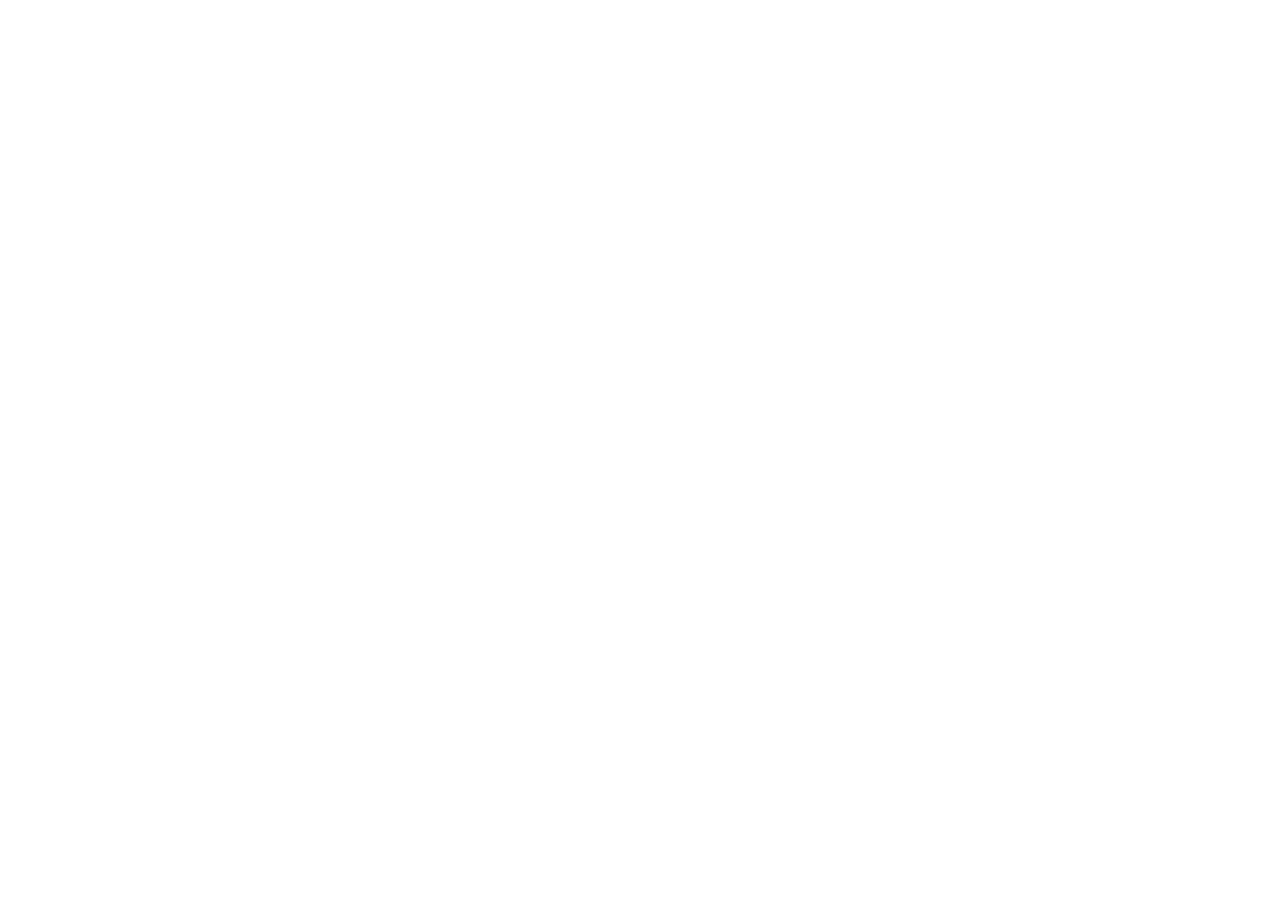
==== commit 37b66365: "Registrazioni più sicure: file chiusi davvero, attesa file ospiti, Drive ricollegabile, sempre https" ====
--- a/index.html
+++ b/index.html
@@ -2,6 +2,7 @@
 <html lang="it">
 <head>
 <meta charset="utf-8">
+<script>if (location.protocol === 'http:' && !/^(localhost|127\.0\.0\.1)$/.test(location.hostname)) location.replace('https:' + location.href.slice(5));</script>
 <link rel="icon" href="data:image/svg+xml,%3Csvg xmlns=%22http://www.w3.org/2000/svg%22 viewBox=%220 0 16 16%22%3E%3Ccircle cx=%228%22 cy=%228%22 r=%227%22 fill=%22%23ff3d2e%22/%3E%3C/svg%3E">
 <meta name="viewport" content="width=device-width, initial-scale=1">
 <title>StudioLive · La regia per le tue dirette</title>
--- a/ui.css
+++ b/ui.css
@@ -124,3 +124,12 @@
 .dialog { width: min(480px, 100%); background: linear-gradient(180deg, rgba(32,32,36,.95), rgba(20,20,23,.95)); border: 1px solid var(--line-2); border-radius: 22px; padding: 32px; box-shadow: 0 40px 100px rgba(0,0,0,.6), inset 0 1px 0 rgba(255,255,255,.06); }
 .dialog h1 { margin: 0 0 8px; font: 700 26px/1.15 var(--display); letter-spacing: -.01em; }
 .dialog p { margin: 0 0 20px; color: var(--muted); }
+
+/* pulsante accesso Google */
+.glogin { display: flex; flex-direction: column; align-items: center; gap: 10px; }
+.gbtn { display: inline-flex; align-items: center; gap: 12px; height: 48px; padding: 0 24px 0 16px; border-radius: 99px; border: 0; background: #fff; color: #1f1f1f; font: 600 15px var(--body); cursor: pointer; box-shadow: 0 10px 30px -10px rgba(255,255,255,.35); transition: transform .1s, box-shadow .2s; }
+.gbtn:hover { box-shadow: 0 12px 36px -8px rgba(255,255,255,.45); }
+.gbtn:active { transform: translateY(1px); }
+.gbtn:disabled { opacity: .7; cursor: progress; }
+.gerr { color: #ffb020; font-size: 13px; max-width: 420px; text-align: center; min-height: 0; }
+.gerr:empty { display: none; }
